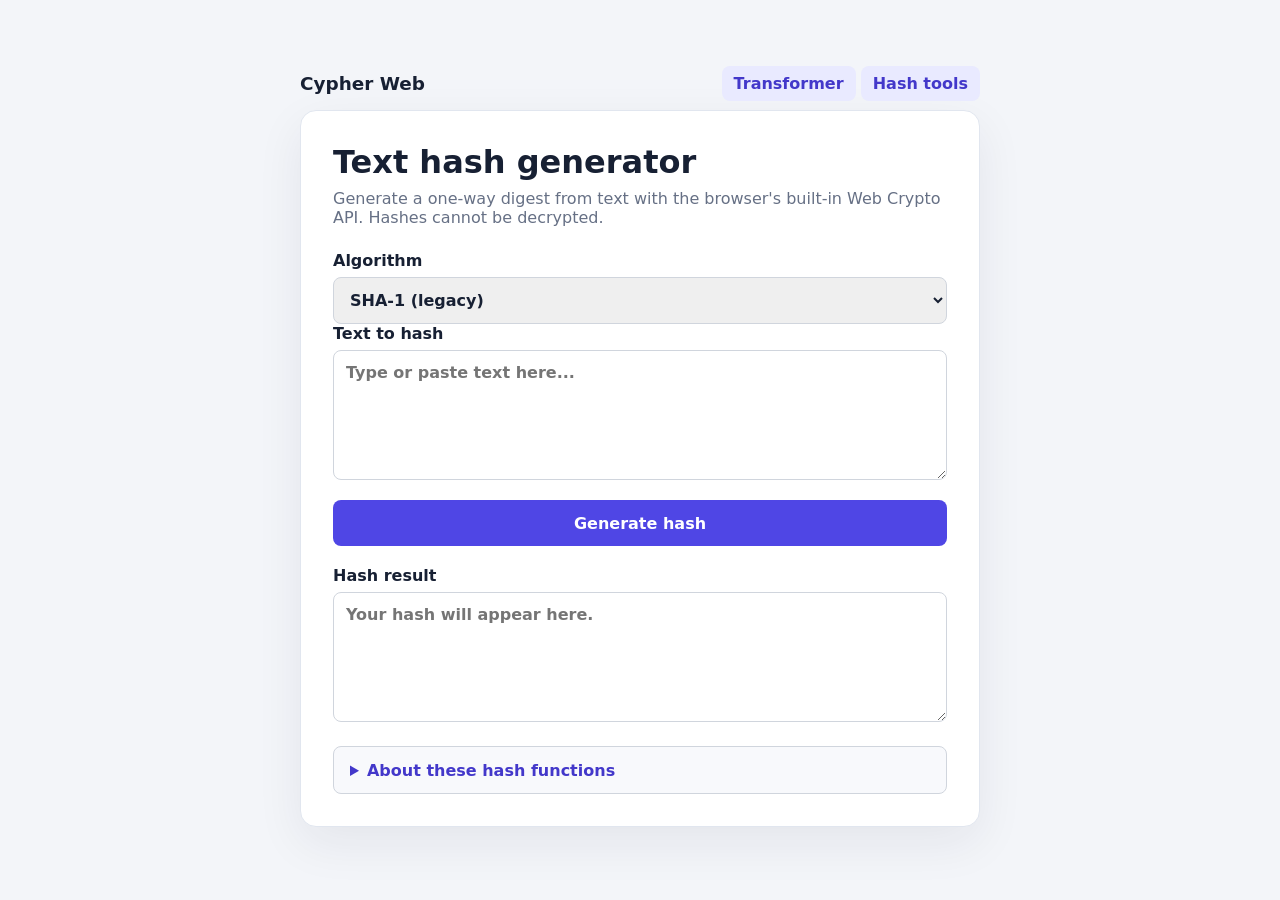
==== hashes.html @ 49369e45 "Add hashing page" ====
<!DOCTYPE html>
<html lang="en">
<head>
    <meta charset="UTF-8">
    <meta name="viewport" content="width=device-width, initial-scale=1.0">
    <title>Hash tools</title>
    <link rel="stylesheet" href="style.css">
</head>
<body>
    <div class="page-shell">
        <header class="site-header">
            <a class="site-title" href="index.html">Cypher Web</a>
            <nav aria-label="Main navigation">
                <a href="index.html">Transformer</a>
                <a href="hashes.html" aria-current="page">Hash tools</a>
            </nav>
        </header>

        <main>
            <h1>Text hash generator</h1>
            <p>Generate a one-way digest from text with the browser's built-in Web Crypto API. Hashes cannot be decrypted.</p>
            
            <form id="hash-form" class="hash-form">
                <label for="algorithm">Algorithm
                    <select id="algorithm" name="algorithm">
                        <option value="SHA-1">SHA-1 (legacy)</option>
                        <option value="SHA-256">SHA-256</option>
                        <option value="SHA-384">SHA-384</option>
                        <option value="SHA-512">SHA-512</option>
                    </select>
                </label>

                <label class="text-field" for="hash-input">Text to hash
                    <textarea id="hash-input" name="input" placeholder="Type or paste text here..."></textarea>
                </label>

                <button type="submit">Generate hash</button>

                <label id="hash-result" for="hash-output">Hash result
                    <textarea id="hash-output" name="output" readonly placeholder="Your hash will appear here."></textarea>
                </label>
                <p id="hash-status" class="status-message" role="status" aria-live="polite"></p>
            </form>

            <details class="hash-info">
                <summary>About these hash functions</summary>
                <div class="hash-info-content">
                    <section class="cipher-list" aria-label="Hash algorithm information">
                        <article class="cipher-card">
                            <h2>SHA-256</h2>
                            <p>A widely used member of the SHA-2 family, suitable for integrity checks. Passwords should use a dedicated password-hashing algorithm instead.</p>
                        </article>
                        <article class="cipher-card">
                            <h2>SHA-384 and SHA-512</h2>
                            <p>Two other SHA-2 variants that produce longer digests. SHA-512 has the largest output of the algorithms offered here.</p>
                        </article>
                        <article class="cipher-card">
                            <h2>SHA-1</h2>
                            <p>An older hash with known collision weaknesses. Included for compatibility only; do not use it for security.</p>
                        </article>
                    </section>
                </div>
            </details>
        </main>
    </div>

    <script src="hashes.js"></script>
</body>
</html>
---- style.css ----
* {
    box-sizing: border-box;
}

body {
    min-height: 100vh;
    margin: 0;
    padding: 2rem 1rem;
    display: grid;
    place-items: center;
    background: #f3f5f9;
    color: #172033;
    font-family: system-ui, sans-serif;
}

.page-shell {
    width: min(100%, 680px);
}

.site-header {
    display: flex;
    justify-content: space-between;
    align-items: center;
    margin-bottom: 1rem;
}

.site-title,
.site-header nav a {
    color: #4338ca;
    font-weight: 600;
    text-decoration: none;
}

.site-title {
    color: #172033;
    font-size: 1.15rem;
}

.site-header nav a {
    padding: 0.5rem 0.75rem;
    border-radius: 0.5rem;
    background: #e9eaff;
}

main {
    padding: 2rem;
    border: 1px solid #e1e6ef;
    border-radius: 1rem;
    background: #fff;
    box-shadow: 0 1rem 3rem #17203312;
}

h1 {
    margin: 0;
    font-size: 2rem;
}

main > p {
    margin: 0.5rem 0 1.5rem;
    color: #667085;
}

.options {
    display: grid;
    grid-template-columns: repeat(3, 1fr);
    gap: 1rem;
    margin-bottom: 1.25rem;
}

label {
    display: grid;
    gap: 0.45rem;
    font-weight: 600;
}

textarea,
select,
input {
    width: 100%;
    padding: 0.75rem;
    border: 1px solid #d0d5dd;
    border-radius: 0.5rem;
    color: inherit;
    font: inherit;
}

textarea {
    min-height: 130px;
    resize: vertical;
}

textarea:focus,
select:focus,
input:focus {
    outline: 3px solid #c7d7fe;
    border-color: #6172f3;
}

.text-field {
    margin-bottom: 1.25rem;
}

button {
    width: 100%;
    padding: 0.85rem 1rem;
    border: 0;
    border-radius: 0.5rem;
    background: #4f46e5;
    color: #fff;
    font: inherit;
    font-weight: 700;
    cursor: pointer;
}

button:hover {
    background: #4338ca;
}

#result {
    margin-top: 1.25rem;
}

.hash-form {
    margin-top: 1.5rem;
}

#hash-result {
    margin-top: 1.25rem;
}

.hash-info {
    margin-top: 1.5rem;
    border: 1px solid #d0d5dd;
    border-radius: 0.5rem;
    background: #f8f9fc;
}

.hash-info summary {
    padding: 0.85rem 1rem;
    color: #4338ca;
    font-weight: 600;
    cursor: pointer;
}

.hash-info summary:focus-visible {
    outline: 3px solid #c7d7fe;
    outline-offset: 2px;
}

.hash-info-content {
    padding: 0 1rem 1rem;
}

.hash-info-content > p {
    color: #667085;
    line-height: 1.5;
}

.cipher-list {
    display: grid;
    gap: 0.75rem;
}

.cipher-card {
    padding: 0.85rem 1rem;
    border: 1px solid #e1e6ef;
    border-radius: 0.5rem;
    background: #fff;
}

.cipher-card h2 {
    margin: 0 0 0.35rem;
    font-size: 1rem;
}

.cipher-card p {
    margin: 0;
    color: #667085;
    line-height: 1.5;
}

.status-message {
    color: #b42318;
}

@media (max-width: 520px) {
    .site-header {
        align-items: flex-start;
        flex-direction: column;
        gap: 0.75rem;
    }

    .options {
        grid-template-columns: 1fr;
    }

    main {
        padding: 1.5rem;
    }
}
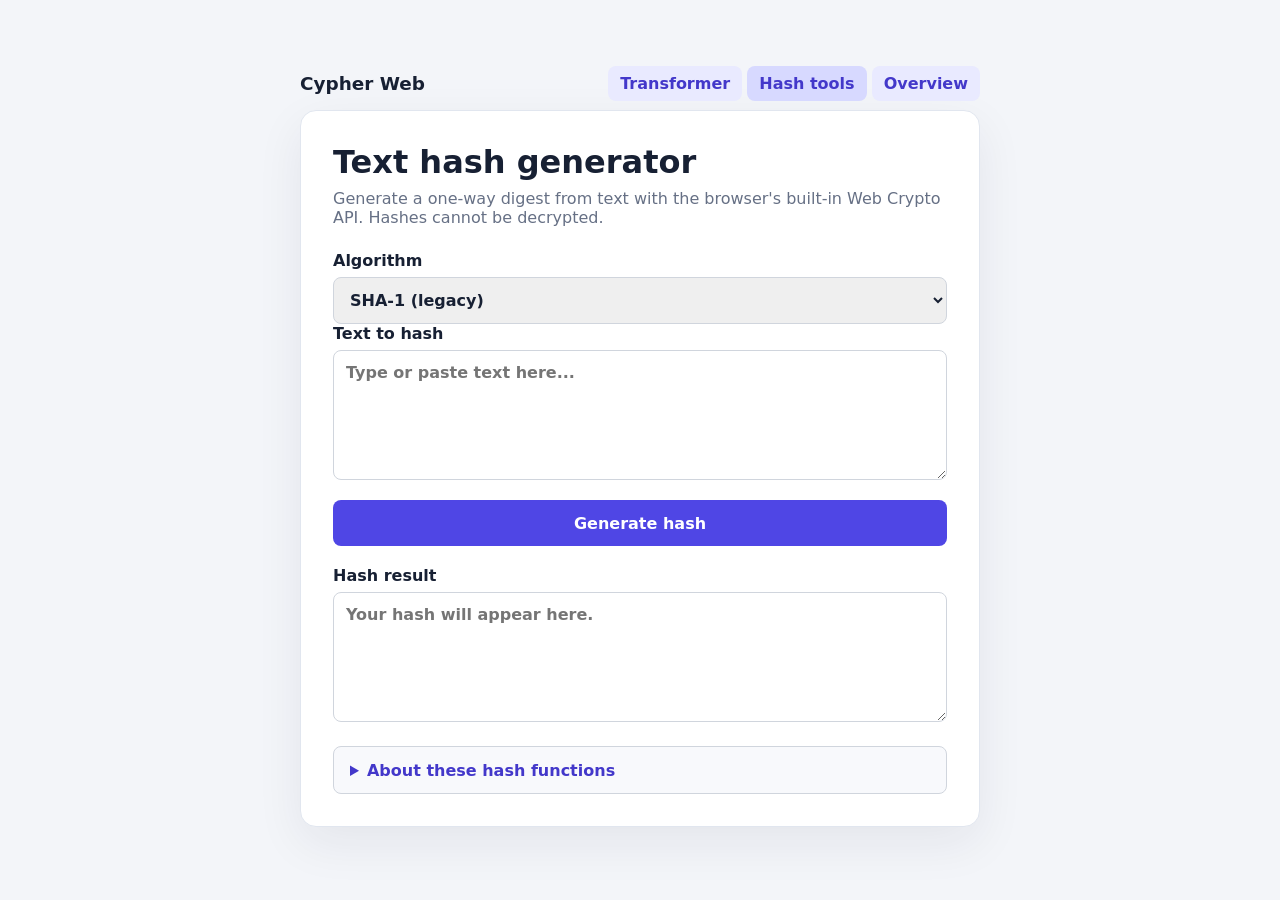
==== commit bc4cb6f1: "Add cypher overview" ====
--- a/hashes.html
+++ b/hashes.html
@@ -13,6 +13,7 @@
             <nav aria-label="Main navigation">
                 <a href="index.html">Transformer</a>
                 <a href="hashes.html" aria-current="page">Hash tools</a>
+                <a href="guide.html">Overview</a>
             </nav>
         </header>
 
--- a/style.css
+++ b/style.css
@@ -15,6 +15,10 @@
 
 .page-shell {
     width: min(100%, 680px);
+}
+
+.page-shell.guide-page {
+    width: min(100%, 900px);
 }
 
 .site-header {
@@ -40,6 +44,10 @@
     padding: 0.5rem 0.75rem;
     border-radius: 0.5rem;
     background: #e9eaff;
+}
+
+.site-header nav a[aria-current="page"] {
+    background: #d7d9ff;
 }
 
 main {
@@ -173,6 +181,117 @@
     font-size: 1rem;
 }
 
+.guide-section {
+    display: grid;
+    gap: 0.75rem;
+    margin-top: 2rem;
+}
+
+.guide-section > h2 {
+    margin: 0;
+}
+
+.guide-section > p {
+    margin: 0;
+    color: #667085;
+    line-height: 1.6;
+}
+
+.guide-section .cipher-card h3 {
+    margin: 0 0 0.35rem;
+    font-size: 1rem;
+}
+
+.guide-section .cipher-card p + p {
+    margin-top: 0.75rem;
+}
+
+.guide-link {
+    color: #4338ca;
+    font-weight: 600;
+}
+
+.guide-main {
+    display: grid;
+    gap: 1rem;
+    padding: 0;
+    border: 0;
+    background: transparent;
+    box-shadow: none;
+}
+
+.guide-hero {
+    padding: 1.5rem;
+    border: 1px solid #e1e6ef;
+    border-radius: 0.75rem;
+    background: #fff;
+}
+
+.guide-hero h1 {
+    font-size: clamp(2rem, 5vw, 2.5rem);
+}
+
+.guide-hero > p:not(.guide-kicker) {
+    max-width: 65ch;
+    margin: 0.75rem 0 0;
+    color: #667085;
+    line-height: 1.6;
+}
+
+.guide-kicker {
+    margin: 0;
+    color: #667085;
+    font-size: 0.85rem;
+    font-weight: 600;
+}
+
+.guide-path {
+    display: flex;
+    flex-wrap: wrap;
+    align-items: center;
+    gap: 0.4rem;
+    margin-top: 1rem;
+    color: #667085;
+    font-size: 0.85rem;
+}
+
+.guide-main .guide-section {
+    margin: 0;
+    padding: 1.5rem;
+    border: 1px solid #e1e6ef;
+    border-radius: 0.75rem;
+    background: #fff;
+}
+
+.guide-section > h2 {
+    font-size: 1.4rem;
+}
+
+.guide-grid {
+    display: grid;
+    grid-template-columns: repeat(auto-fit, minmax(min(100%, 250px), 1fr));
+    gap: 0.75rem;
+}
+
+.guide-card {
+    background: #fafbfc;
+}
+
+.guide-card h3 {
+    color: #172033;
+}
+
+.guide-main .guide-link {
+    justify-self: start;
+    margin-top: 0.25rem;
+    color: #4338ca;
+    text-decoration: none;
+}
+
+.guide-main .guide-link:hover {
+    text-decoration: underline;
+}
+
 .cipher-card p {
     margin: 0;
     color: #667085;
@@ -197,4 +316,8 @@
     main {
         padding: 1.5rem;
     }
-}
+
+    .guide-main {
+        padding: 0;
+    }
+}
